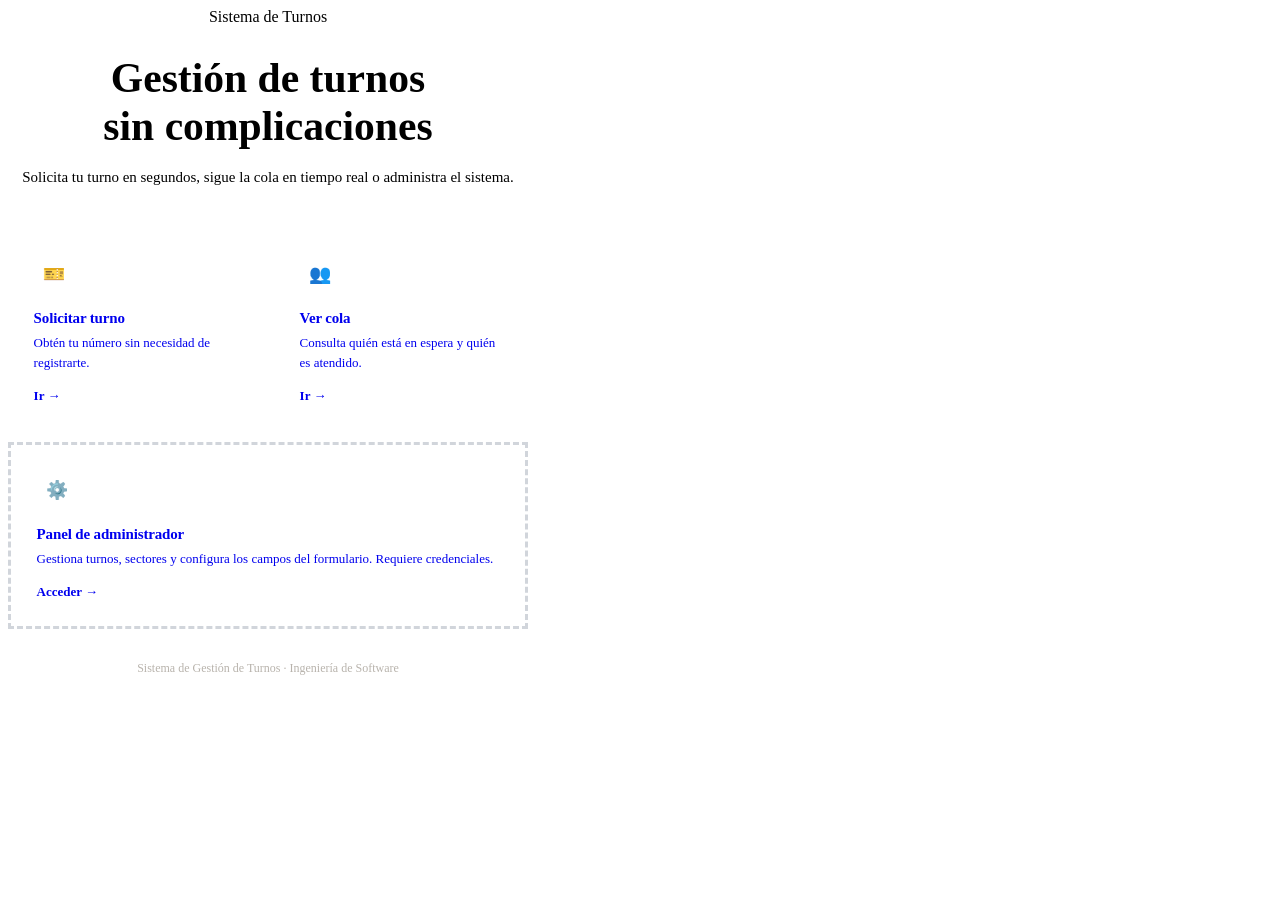
==== turnosSystem/src/main/resources/static/index.html @ 4ca4b062 "no se que decir" ====
<!DOCTYPE html>
<html lang="es">
<head>
  <meta charset="UTF-8">
  <meta name="viewport" content="width=device-width, initial-scale=1.0">
  <title>Sistema de Turnos</title>
  <link rel="stylesheet" href="/css/styles.css">
  <style>
    body { justify-content: center; }

    .container { max-width: 520px; }

    .hero {
      text-align: center;
      margin-bottom: 2.5rem;
      animation: fadeDown 0.5s ease both;
    }

    .hero h1 { font-size: 2.6rem; margin-bottom: 0.75rem; }
    .hero p  { font-size: 15px; color: var(--muted); line-height: 1.6; }

    .nav-cards {
      display: grid;
      grid-template-columns: 1fr 1fr;
      gap: 12px;
      animation: fadeUp 0.5s ease 0.1s both;
    }

    .nav-card {
      display: block;
      background: var(--surface);
      border: 1px solid var(--border);
      border-radius: var(--radius);
      padding: 1.6rem;
      text-decoration: none;
      box-shadow: var(--shadow);
      transition: transform 0.15s, box-shadow 0.15s, border-color 0.15s;
    }

    .nav-card:hover {
      transform: translateY(-3px);
      box-shadow: 0 4px 6px rgba(0,0,0,0.07), 0 16px 40px rgba(0,0,0,0.1);
      border-color: #c7d2fe;
    }

    .nav-card.full { grid-column: 1 / -1; }

    .nav-card.admin {
      border-style: dashed;
      border-color: #d1d5db;
    }

    .nav-card.admin:hover {
      border-style: solid;
      border-color: #c4b5fd;
    }

    .card-icon {
      width: 40px; height: 40px;
      border-radius: 10px;
      display: flex; align-items: center; justify-content: center;
      font-size: 18px;
      margin-bottom: 1rem;
    }

    .icon-blue   { background: var(--accent-l); }
    .icon-green  { background: var(--green-l); }
    .icon-purple { background: var(--purple-l); }

    .card-title {
      font-size: 15px;
      font-weight: 700;
      color: var(--text);
      margin-bottom: 0.35rem;
      letter-spacing: -0.01em;
    }

    .card-desc {
      font-size: 13px;
      color: var(--muted);
      line-height: 1.5;
      margin-bottom: 1rem;
    }

    .card-arrow {
      font-size: 13px;
      font-weight: 600;
      color: var(--accent);
    }

    .nav-card.admin .card-arrow { color: var(--purple); }

    .footer {
      text-align: center;
      margin-top: 2rem;
      font-size: 12px;
      color: #b8b3ac;
      animation: fadeUp 0.5s ease 0.2s both;
    }
  </style>
</head>
<body>
<div class="container">

  <div class="hero">
    <div class="logo-dot">Sistema de Turnos</div>
    <h1>Gestión de turnos<br>sin complicaciones</h1>
    <p>Solicita tu turno en segundos, sigue la cola en tiempo real o administra el sistema.</p>
  </div>

  <div class="nav-cards">
    <a href="generar_turno.html" class="nav-card">
      <div class="card-icon icon-blue">🎫</div>
      <div class="card-title">Solicitar turno</div>
      <div class="card-desc">Obtén tu número sin necesidad de registrarte.</div>
      <div class="card-arrow">Ir →</div>
    </a>

    <a href="cola_turnos.html" class="nav-card">
      <div class="card-icon icon-green">👥</div>
      <div class="card-title">Ver cola</div>
      <div class="card-desc">Consulta quién está en espera y quién es atendido.</div>
      <div class="card-arrow">Ir →</div>
    </a>

    <a href="admin_panel.html" class="nav-card admin full">
      <div class="card-icon icon-purple">⚙️</div>
      <div class="card-title">Panel de administrador</div>
      <div class="card-desc">Gestiona turnos, sectores y configura los campos del formulario. Requiere credenciales.</div>
      <div class="card-arrow">Acceder →</div>
    </a>
  </div>

  <div class="footer">Sistema de Gestión de Turnos · Ingeniería de Software</div>

</div>
</body>
</html>
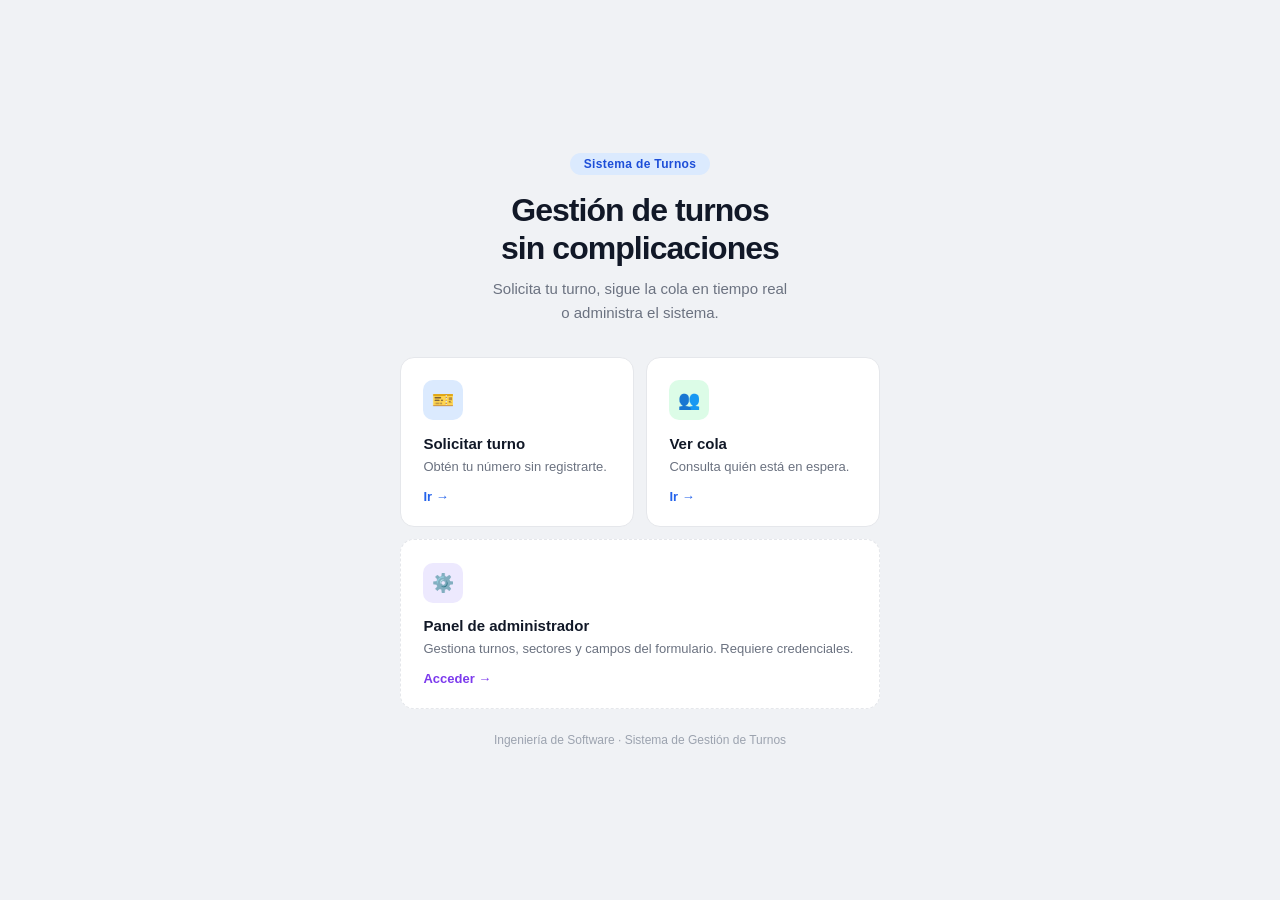
==== commit e38b7266: "apaño frontend" ====
--- a/turnosSystem/src/main/resources/static/index.html
+++ b/turnosSystem/src/main/resources/static/index.html
@@ -4,98 +4,115 @@
   <meta charset="UTF-8">
   <meta name="viewport" content="width=device-width, initial-scale=1.0">
   <title>Sistema de Turnos</title>
-  <link rel="stylesheet" href="/css/styles.css">
   <style>
-    body { justify-content: center; }
+    * { box-sizing: border-box; margin: 0; padding: 0; }
 
-    .container { max-width: 520px; }
+    body {
+      font-family: -apple-system, BlinkMacSystemFont, 'Segoe UI', sans-serif;
+      background: #f0f2f5;
+      min-height: 100vh;
+      display: flex;
+      align-items: center;
+      justify-content: center;
+      padding: 2rem 1rem;
+    }
+
+    .container {
+      width: 100%;
+      max-width: 480px;
+    }
 
     .hero {
       text-align: center;
-      margin-bottom: 2.5rem;
-      animation: fadeDown 0.5s ease both;
+      margin-bottom: 2rem;
     }
 
-    .hero h1 { font-size: 2.6rem; margin-bottom: 0.75rem; }
-    .hero p  { font-size: 15px; color: var(--muted); line-height: 1.6; }
+    .badge {
+      display: inline-block;
+      background: #dbeafe;
+      color: #1d4ed8;
+      font-size: 12px;
+      font-weight: 600;
+      padding: 4px 14px;
+      border-radius: 999px;
+      margin-bottom: 1rem;
+      letter-spacing: 0.03em;
+    }
 
-    .nav-cards {
+    h1 {
+      font-size: 2rem;
+      font-weight: 800;
+      color: #111827;
+      letter-spacing: -0.03em;
+      line-height: 1.2;
+      margin-bottom: 0.6rem;
+    }
+
+    .hero p {
+      font-size: 15px;
+      color: #6b7280;
+      line-height: 1.6;
+    }
+
+    .cards {
       display: grid;
       grid-template-columns: 1fr 1fr;
       gap: 12px;
-      animation: fadeUp 0.5s ease 0.1s both;
     }
 
-    .nav-card {
+    .card {
       display: block;
-      background: var(--surface);
-      border: 1px solid var(--border);
-      border-radius: var(--radius);
-      padding: 1.6rem;
+      background: #ffffff;
+      border: 1px solid #e5e7eb;
+      border-radius: 14px;
+      padding: 1.4rem;
       text-decoration: none;
-      box-shadow: var(--shadow);
-      transition: transform 0.15s, box-shadow 0.15s, border-color 0.15s;
+      transition: box-shadow 0.2s, transform 0.2s;
     }
 
-    .nav-card:hover {
-      transform: translateY(-3px);
-      box-shadow: 0 4px 6px rgba(0,0,0,0.07), 0 16px 40px rgba(0,0,0,0.1);
-      border-color: #c7d2fe;
+    .card:hover {
+      box-shadow: 0 8px 24px rgba(0,0,0,0.1);
+      transform: translateY(-2px);
     }
 
-    .nav-card.full { grid-column: 1 / -1; }
-
-    .nav-card.admin {
-      border-style: dashed;
-      border-color: #d1d5db;
-    }
-
-    .nav-card.admin:hover {
-      border-style: solid;
-      border-color: #c4b5fd;
-    }
+    .card.full { grid-column: 1 / -1; }
 
     .card-icon {
       width: 40px; height: 40px;
       border-radius: 10px;
       display: flex; align-items: center; justify-content: center;
       font-size: 18px;
-      margin-bottom: 1rem;
+      margin-bottom: 0.9rem;
     }
-
-    .icon-blue   { background: var(--accent-l); }
-    .icon-green  { background: var(--green-l); }
-    .icon-purple { background: var(--purple-l); }
 
     .card-title {
       font-size: 15px;
       font-weight: 700;
-      color: var(--text);
-      margin-bottom: 0.35rem;
-      letter-spacing: -0.01em;
+      color: #111827;
+      margin-bottom: 0.3rem;
     }
 
     .card-desc {
       font-size: 13px;
-      color: var(--muted);
+      color: #6b7280;
       line-height: 1.5;
-      margin-bottom: 1rem;
+      margin-bottom: 0.8rem;
     }
 
-    .card-arrow {
+    .card-link {
       font-size: 13px;
       font-weight: 600;
-      color: var(--accent);
+      color: #2563eb;
     }
 
-    .nav-card.admin .card-arrow { color: var(--purple); }
+    .card.admin-card { border-style: dashed; }
+    .card.admin-card .card-link { color: #7c3aed; }
 
     .footer {
       text-align: center;
-      margin-top: 2rem;
+      margin-top: 1.5rem;
       font-size: 12px;
-      color: #b8b3ac;
-      animation: fadeUp 0.5s ease 0.2s both;
+      color: #9ca3af;
     }
   </style>
 </head>
@@ -103,36 +120,35 @@
 <div class="container">
 
   <div class="hero">
-    <div class="logo-dot">Sistema de Turnos</div>
+    <div class="badge">Sistema de Turnos</div>
     <h1>Gestión de turnos<br>sin complicaciones</h1>
-    <p>Solicita tu turno en segundos, sigue la cola en tiempo real o administra el sistema.</p>
+    <p>Solicita tu turno, sigue la cola en tiempo real<br>o administra el sistema.</p>
   </div>
 
-  <div class="nav-cards">
-    <a href="generar_turno.html" class="nav-card">
-      <div class="card-icon icon-blue">🎫</div>
+  <div class="cards">
+    <a href="generar_turno.html" class="card">
+      <div class="card-icon" style="background:#dbeafe;">🎫</div>
       <div class="card-title">Solicitar turno</div>
-      <div class="card-desc">Obtén tu número sin necesidad de registrarte.</div>
-      <div class="card-arrow">Ir →</div>
+      <div class="card-desc">Obtén tu número sin registrarte.</div>
+      <div class="card-link">Ir →</div>
     </a>
 
-    <a href="cola_turnos.html" class="nav-card">
-      <div class="card-icon icon-green">👥</div>
+    <a href="cola_turnos.html" class="card">
+      <div class="card-icon" style="background:#dcfce7;">👥</div>
       <div class="card-title">Ver cola</div>
-      <div class="card-desc">Consulta quién está en espera y quién es atendido.</div>
-      <div class="card-arrow">Ir →</div>
+      <div class="card-desc">Consulta quién está en espera.</div>
+      <div class="card-link">Ir →</div>
     </a>
 
-    <a href="admin_panel.html" class="nav-card admin full">
-      <div class="card-icon icon-purple">⚙️</div>
+    <a href="admin_panel.html" class="card admin-card full">
+      <div class="card-icon" style="background:#ede9fe;">⚙️</div>
       <div class="card-title">Panel de administrador</div>
-      <div class="card-desc">Gestiona turnos, sectores y configura los campos del formulario. Requiere credenciales.</div>
-      <div class="card-arrow">Acceder →</div>
+      <div class="card-desc">Gestiona turnos, sectores y campos del formulario. Requiere credenciales.</div>
+      <div class="card-link">Acceder →</div>
     </a>
   </div>
 
-  <div class="footer">Sistema de Gestión de Turnos · Ingeniería de Software</div>
-
+  <div class="footer">Ingeniería de Software · Sistema de Gestión de Turnos</div>
 </div>
 </body>
 </html>
